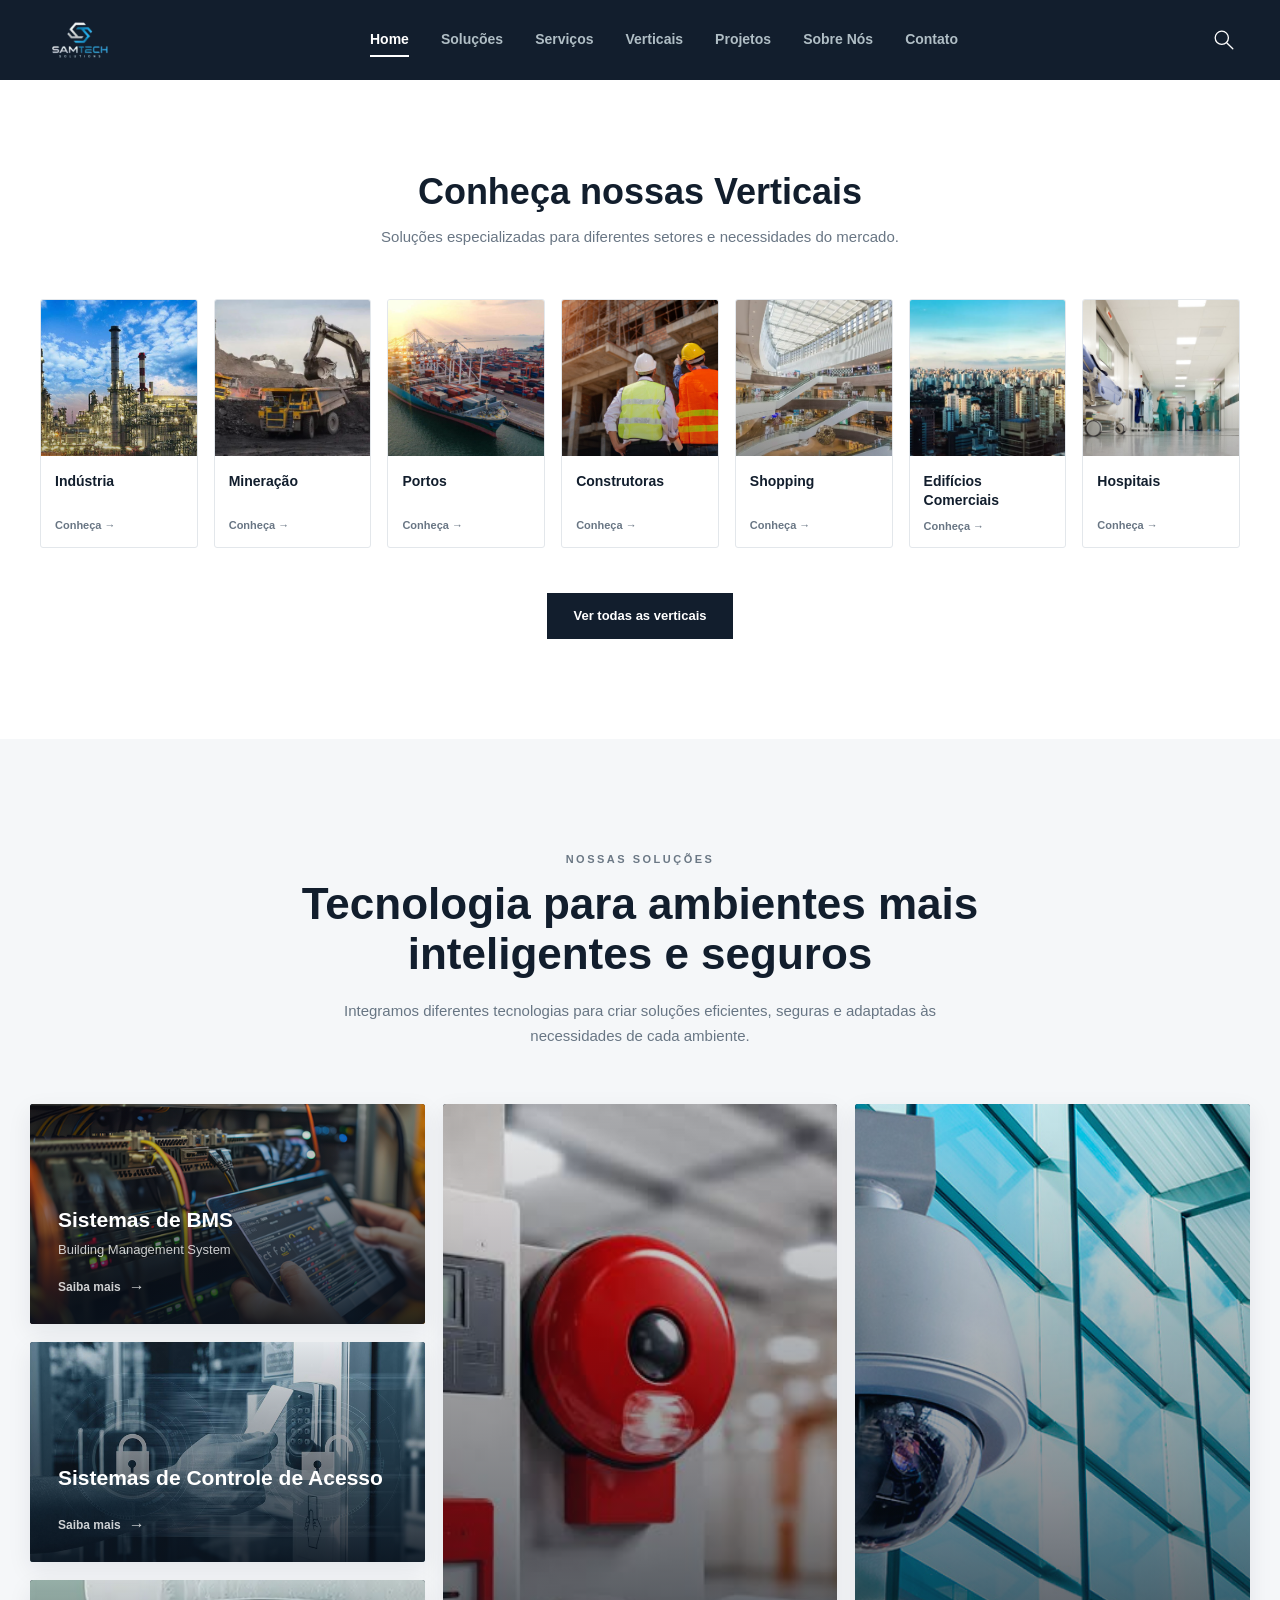
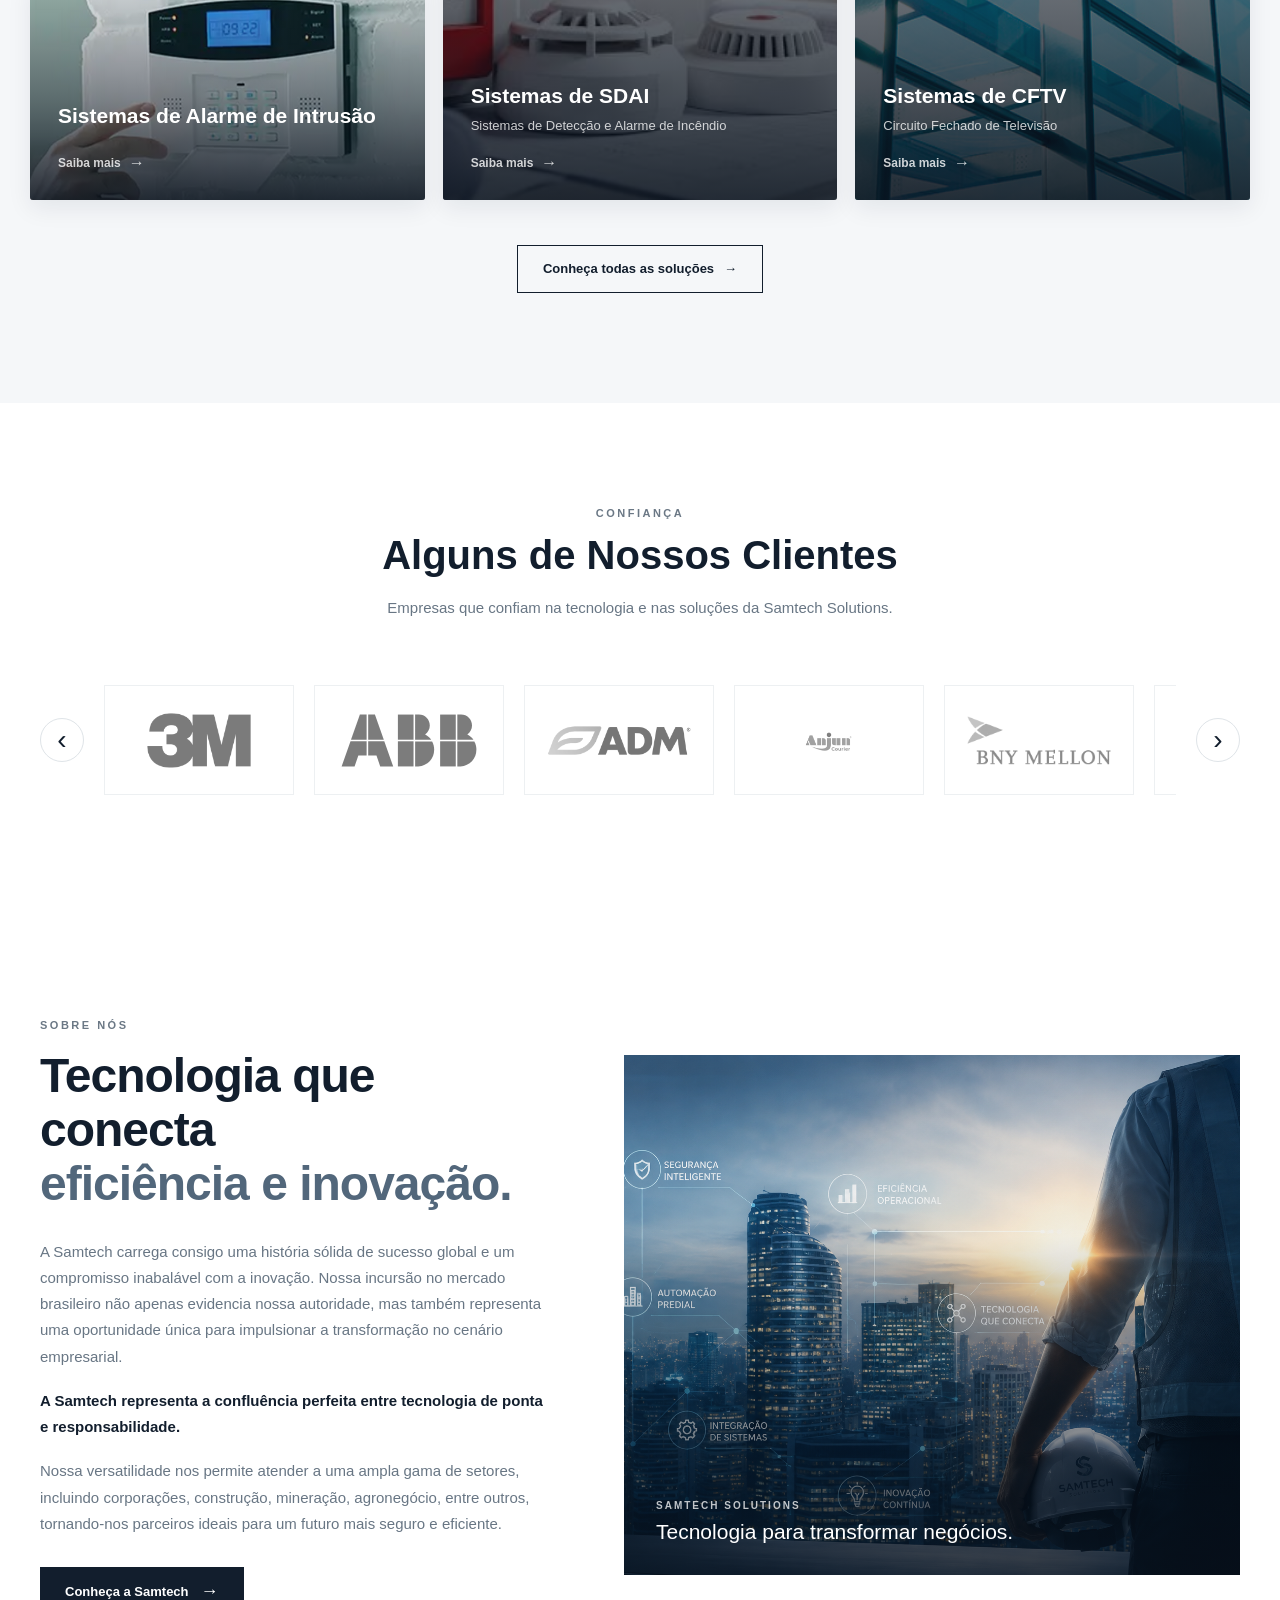
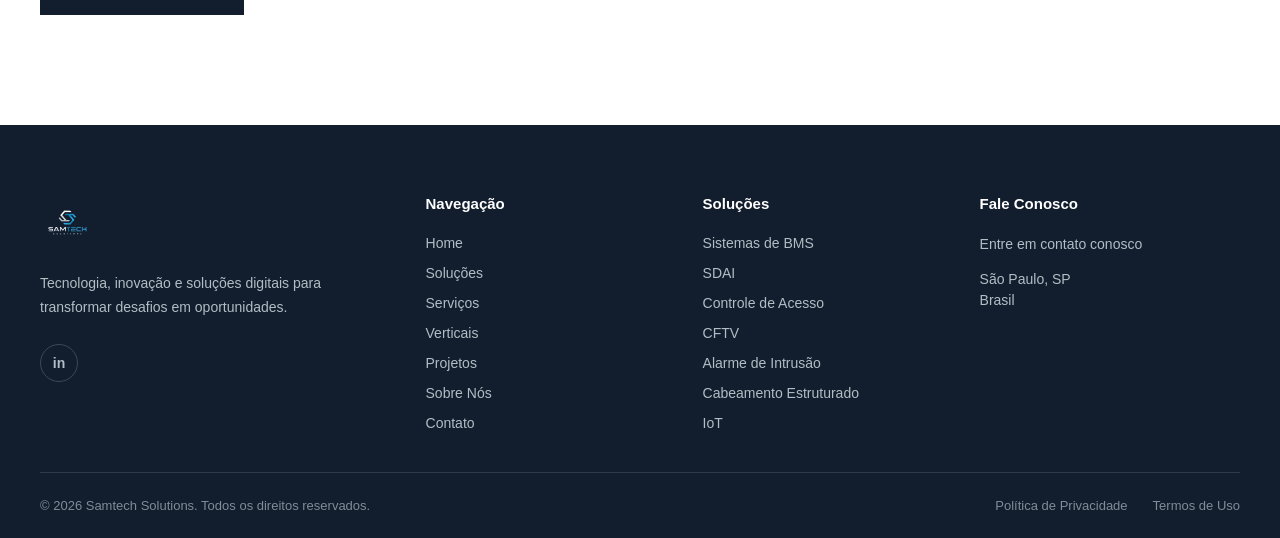
==== index.html @ 356dd42d "Merge pull request #48 from gabrielvarela707-hub/bielzin Atualizando rodapé:" ====
<!DOCTYPE html>
<html lang="pt-BR">

<head>
    <meta charset="UTF-8">
    <meta name="viewport" content="width=device-width, initial-scale=1.0">

    <link rel="stylesheet" href="css/header.css">
    <link rel="stylesheet" href="css/home.css">
    <link rel="stylesheet" href="css/footer.css">


    <title>Samtech Solutions</title>
</head>
<script src="js/script.js"></script>

<body>

    <header id="site-control">

        <div class="site-control__inner">

            <!-- LOGO -->
            <a class="logo" href="index.html" aria-label="Samtech Solutions - Página inicial">
                <img src="assets/samtechsolutionsbr_logotransparente.png" alt="Samtech Solutions">
            </a>


            <!-- MENU PRINCIPAL -->
            <nav class="site-control__inline-links" aria-label="Navegação principal">

                <ul class="nav-menu">

                    <li class="active">
                        <a href="index.html">
                            Home
                        </a>
                    </li>

                    <li>
                        <a href="paginas/solucoes.html">
                            Soluções
                        </a>
                    </li>

                    <li>
                        <a href="paginas/servicos.html">
                            Serviços
                        </a>
                    </li>

                    <li>
                        <a href="paginas/verticais.html">
                            Verticais
                        </a>
                    </li>

                    <li>
                        <a href="paginas/projetos.html">
                            Projetos
                        </a>
                    </li>

                    <li>
                        <a href="paginas/quem_somos.html">
                            Sobre Nós
                        </a>
                    </li>

                    <li>
                        <a href="paginas/contato.html">
                            Contato
                        </a>
                    </li>

                </ul>

            </nav>


            <!-- BUSCA -->
            <div class="nav-right-side">

                <a class="nav-search" href="buscar.html" aria-label="Pesquisar">

                    <svg viewBox="0 0 30 30" xmlns="http://www.w3.org/2000/svg" aria-hidden="true">
                        <circle cx="12" cy="12" r="9"></circle>

                        <line x1="19" y1="19" x2="27" y2="27"></line>

                    </svg>

                </a>

            </div>

        </div>

    </header>


    <main>

        <!-- =====================================================
     NOSSAS VERTICAIS
     ===================================================== -->

        <section class="verticals" id="verticais">

            <div class="verticals-container">

                <!-- TÍTULO -->

                <div class="verticals-header">

                    <h2>
                        Conheça nossas Verticais
                    </h2>

                    <p>
                        Soluções especializadas para diferentes setores
                        e necessidades do mercado.
                    </p>

                </div>


                <!-- =================================================
             CARDS DAS VERTICAIS
             ================================================= -->

                <div class="verticals-grid">


                    <!-- INDÚSTRIA -->

                    <a href="paginas/verticais.html#industria" class="vertical-card">

                        <div class="vertical-image">

                            <img src="assets/home/industria-home.jpg" alt="Indústria" loading="lazy">

                        </div>

                        <div class="vertical-content">

                            <h3>
                                Indústria
                            </h3>

                            <span>
                                Conheça →
                            </span>

                        </div>

                    </a>


                    <!-- MINERAÇÃO -->

                    <a href="paginas/verticais.html#mineracao" class="vertical-card">

                        <div class="vertical-image">

                            <img src="assets/home/mineracao-home.jpg" alt="Mineração" loading="lazy">

                        </div>

                        <div class="vertical-content">

                            <h3>
                                Mineração
                            </h3>

                            <span>
                                Conheça →
                            </span>

                        </div>

                    </a>


                    <!-- PORTOS -->

                    <a href="paginas/verticais.html#portos" class="vertical-card">

                        <div class="vertical-image">

                            <img src="assets/home/portos-home.jpg" alt="Portos" loading="lazy">

                        </div>

                        <div class="vertical-content">

                            <h3>
                                Portos
                            </h3>

                            <span>
                                Conheça →
                            </span>

                        </div>

                    </a>


                    <!-- CONSTRUTORAS -->

                    <a href="paginas/verticais.html#construtoras" class="vertical-card">

                        <div class="vertical-image">

                            <img src="assets/home/construtoras-home.jpg" alt="Construtoras" loading="lazy">

                        </div>

                        <div class="vertical-content">

                            <h3>
                                Construtoras
                            </h3>

                            <span>
                                Conheça →
                            </span>

                        </div>

                    </a>


                    <!-- SHOPPING -->

                    <a href="paginas/verticais.html#shoppings" class="vertical-card">

                        <div class="vertical-image">

                            <img src="assets/home/shopping-home.jpg" alt="Shopping" loading="lazy">

                        </div>

                        <div class="vertical-content">

                            <h3>
                                Shopping
                            </h3>

                            <span>
                                Conheça →
                            </span>

                        </div>

                    </a>


                    <!-- EDIFÍCIOS COMERCIAIS -->

                    <a href="paginas/verticais.html#edificios" class="vertical-card">

                        <div class="vertical-image">

                            <img src="assets/home/edificios-home.jpg" alt="Edifícios Comerciais" loading="lazy">

                        </div>

                        <div class="vertical-content">

                            <h3>
                                Edifícios Comerciais
                            </h3>

                            <span>
                                Conheça →
                            </span>

                        </div>

                    </a>


                    <!-- HOSPITAIS -->

                    <a href="paginas/verticais.html#hospitais" class="vertical-card">

                        <div class="vertical-image">

                            <img src="assets/home/hospitais-home.jpg" alt="Hospitais" loading="lazy">

                        </div>

                        <div class="vertical-content">

                            <h3>
                                Hospitais
                            </h3>

                            <span>
                                Conheça →
                            </span>

                        </div>

                    </a>

                </div>


                <!-- =================================================
             BOTÃO
             ================================================= -->

                <div class="verticals-footer">

                    <a href="paginas/verticais.html" class="verticals-button">
                        Ver todas as verticais
                    </a>

                </div>

            </div>

        </section>

        <!-- =====================================================
     SOLUÇÕES / VERTICAIS TECNOLÓGICAS
     ===================================================== -->

        <section class="solutions" id="solucoes">

            <div class="solutions-container">

                <!-- CABEÇALHO -->

                <div class="solutions-header">

                    <span class="solutions-label">
                        NOSSAS SOLUÇÕES
                    </span>

                    <h2>
                        Tecnologia para ambientes mais inteligentes e seguros
                    </h2>

                    <p>
                        Integramos diferentes tecnologias para criar soluções
                        eficientes, seguras e adaptadas às necessidades de cada
                        ambiente.
                    </p>

                </div>


                <!-- =================================================
             MOSAICO DE SOLUÇÕES
             ================================================= -->

                <div class="solutions-grid">


                    <!-- =================================================
                 BMS
                 ================================================= -->

                    <a href="paginas/solucoes.html#card-1" class="solution-card solution-bms">

                        <img src="assets/home/sbms-home.png" alt="Sistema BMS - Building Management System"
                            loading="lazy">

                        <div class="solution-overlay"></div>

                        <div class="solution-content">

                            <h3>
                                Sistemas de BMS
                            </h3>

                            <p>
                                Building Management System
                            </p>


                            <span class="solution-link">
                                Saiba mais
                                <span>→</span>
                            </span>

                        </div>

                    </a>


                    <!-- =================================================
                 CONTROLE DE ACESSO
                 ================================================= -->

                    <a href="paginas/solucoes.html#card-3" class="solution-card solution-access">

                        <img src="assets/home/sca-home.jpg" alt="Sistema de controle de acesso" loading="lazy">

                        <div class="solution-overlay"></div>

                        <div class="solution-content">

                            <h3>
                                Sistemas de Controle de Acesso
                            </h3>

                            <span class="solution-link">
                                Saiba mais
                                <span>→</span>
                            </span>

                        </div>

                    </a>


                    <!-- =================================================
                 INTRUSÃO
                 ================================================= -->

                    <a href="paginas/solucoes.html#card-5" class="solution-card solution-intrusion">

                        <img src="assets/home/sai-home.png" alt="Sistema de alarme de intrusão" loading="lazy">

                        <div class="solution-overlay"></div>

                        <div class="solution-content">

                            <h3>
                                Sistemas de Alarme de Intrusão
                            </h3>


                            <span class="solution-link">
                                Saiba mais
                                <span>→</span>
                            </span>

                        </div>

                    </a>


                    <!-- =================================================
                 SDAI
                 ================================================= -->

                    <a href="paginas/solucoes.html#card-2" class="solution-card solution-fire">

                        <img src="assets/home/sdai-home.jpg" alt="Sistema de detecção e alarme de incêndio"
                            loading="lazy">

                        <div class="solution-overlay"></div>

                        <div class="solution-content">

                            <h3>
                                Sistemas de SDAI
                            </h3>

                            <p>
                                Sistemas de Detecção e Alarme de Incêndio
                            </p>


                            <span class="solution-link">
                                Saiba mais
                                <span>→</span>
                            </span>

                        </div>

                    </a>


                    <!-- =================================================
                 CFTV
                 ================================================= -->

                    <a href="paginas/solucoes.html#card-4" class="solution-card solution-cctv">

                        <img src="assets/home/scftv-home.jpg" alt="Sistema de CFTV e monitoramento" loading="lazy">

                        <div class="solution-overlay"></div>

                        <div class="solution-content">

                            <h3>
                                Sistemas de CFTV
                            </h3>

                            <p>
                                Circuito Fechado de Televisão
                            </p>


                            <span class="solution-link">
                                Saiba mais
                                <span>→</span>
                            </span>

                        </div>

                    </a>

                </div>


                <!-- =================================================
             CTA
             ================================================= -->

                <div class="solutions-footer">

                    <a href="paginas/solucoes.html" class="solutions-button">
                        Conheça todas as soluções
                        <span>→</span>
                    </a>

                </div>

            </div>

        </section>

        <!-- =========================================================
     CLIENTES
     ========================================================= -->

        <section class="clients" id="clientes">

            <div class="clients-container">

                <!-- Cabeçalho -->

                <div class="clients-header">

                    <span class="clients-label">
                        CONFIANÇA
                    </span>

                    <h2>
                        Alguns de Nossos Clientes
                    </h2>

                    <p>
                        Empresas que confiam na tecnologia e nas soluções
                        da Samtech Solutions.
                    </p>

                </div>


                <!-- Carrossel -->

                <div class="clients-carousel">

                    <!-- Botão anterior -->

                    <button class="clients-arrow clients-arrow-prev" type="button" aria-label="Clientes anteriores">
                        <span>‹</span>
                    </button>


                    <!-- Área visível -->

                    <div class="clients-viewport">

                        <div class="clients-track">


                            <!-- LOGOS -->

                            <div class="client-logo">
                                <img src="assets/clientes/3M-home.avif" alt="3M" loading="lazy">
                            </div>


                            <div class="client-logo">
                                <img src="assets/clientes/ABB-home.svg" alt="ABB" loading="lazy">
                            </div>


                            <div class="client-logo">
                                <img src="assets/clientes/adm-home.avif" alt="ADM" loading="lazy">
                            </div>


                            <div class="client-logo">
                                <img src="assets/clientes/anjun-home.avif" alt="Anjun" loading="lazy">
                            </div>


                            <div class="client-logo">
                                <img src="assets/clientes/bny_mellon-home.webp" alt="BNY Mellon" loading="lazy">
                            </div>


                            <div class="client-logo">
                                <img src="assets/clientes/Bradesco-home.webp" alt="Bradesco" loading="lazy">
                            </div>


                            <div class="client-logo">
                                <img src="assets/clientes/camargo_correa-home.avif" alt="Camargo Corrêa" loading="lazy">
                            </div>


                            <div class="client-logo">
                                <img src="assets/clientes/campari-home.webp" alt="Campari" loading="lazy">
                            </div>


                            <div class="client-logo">
                                <img src="assets/clientes/ccr-home.webp" alt="CCR" loading="lazy">
                            </div>


                            <div class="client-logo">
                                <img src="assets/clientes/danone-home.avif" alt="Danone" loading="lazy">
                            </div>


                            <div class="client-logo">
                                <img src="assets/clientes/DuPont-home.png" alt="DuPont" loading="lazy">
                            </div>


                            <div class="client-logo">
                                <img src="assets/clientes/Embraer-home.avif" alt="Embraer" loading="lazy">
                            </div>


                            <div class="client-logo">
                                <img src="assets/clientes/fca-home.webp" alt="FCA" loading="lazy">
                            </div>


                            <div class="client-logo">
                                <img src="assets/clientes/fmrp_usp-home.avif"
                                    alt="Hospital das Clínicas da Faculdade de Medicina de Ribeirão Preto - USP"
                                    loading="lazy">
                            </div>


                            <div class="client-logo">
                                <img src="assets/clientes/gtel-home.avif" alt="GTEL" loading="lazy">
                            </div>


                            <div class="client-logo">
                                <img src="assets/clientes/HC-home.webp" alt="Hospital das Clínicas" loading="lazy">
                            </div>


                            <div class="client-logo">
                                <img src="assets/clientes/imile-home.webp" alt="iMile" loading="lazy">
                            </div>


                            <div class="client-logo">
                                <img src="assets/clientes/ironmountain-home.png" alt="Iron Mountain" loading="lazy">
                            </div>


                            <div class="client-logo">
                                <img src="assets/clientes/johnsonjohnson-home.svg" alt="Johnson & Johnson"
                                    loading="lazy">
                            </div>


                            <div class="client-logo">
                                <img src="assets/clientes/jtexpress-home.avif" alt="J&T Express" loading="lazy">
                            </div>


                            <div class="client-logo">
                                <img src="assets/clientes/lafarge-home.svg" alt="Lafarge" loading="lazy">
                            </div>


                            <div class="client-logo">
                                <img src="assets/clientes/lojaodobras-home.webp" alt="Lojão do Brás" loading="lazy">
                            </div>


                            <div class="client-logo">
                                <img src="assets/clientes/metalac-home.webp" alt="Metalac" loading="lazy">
                            </div>


                            <div class="client-logo">
                                <img src="assets/clientes/nestle-home.webp" alt="Nestlé" loading="lazy">
                            </div>


                            <div class="client-logo">
                                <img src="assets/clientes/rock-home.avif" alt="Rockwell Automation" loading="lazy">
                            </div>


                            <div class="client-logo">
                                <img src="assets/clientes/saint_gobain-home.webp" alt="Saint-Gobain" loading="lazy">
                            </div>


                            <div class="client-logo">
                                <img src="assets/clientes/samsung-home.svg" alt="Samsung" loading="lazy">
                            </div>


                            <div class="client-logo">
                                <img src="assets/clientes/scania-home.avif" alt="Scania" loading="lazy">
                            </div>


                            <div class="client-logo">
                                <img src="assets/clientes/sesc-home.avif" alt="SESC" loading="lazy">
                            </div>


                            <div class="client-logo">
                                <img src="assets/clientes/tevisa-home.avif" alt="Tevisa" loading="lazy">
                            </div>


                            <div class="client-logo">
                                <img src="assets/clientes/toledo_ferrari-home.webp" alt="Toledo Ferrari" loading="lazy">
                            </div>


                            <div class="client-logo">
                                <img src="assets/clientes/unilever-home.avif" alt="Unilever" loading="lazy">
                            </div>


                            <div class="client-logo">
                                <img src="assets/clientes/villares-home.avif" alt="Villares Metals" loading="lazy">
                            </div>


                            <div class="client-logo">
                                <img src="assets/clientes/volkswagen-home.avif" alt="Volkswagen" loading="lazy">
                            </div>

                        </div>

                    </div>


                    <!-- Botão próximo -->

                    <button class="clients-arrow clients-arrow-next" type="button" aria-label="Próximos clientes">
                        <span>›</span>
                    </button>

                </div>

            </div>

        </section>

        <!-- =========================================================
     SOBRE NÓS
     ========================================================= -->

        <section class="about-home" id="sobre-nos">

            <div class="about-home-container">

                <!-- TEXTO -->

                <div class="about-home-content">

                    <span class="about-home-label">
                        SOBRE NÓS
                    </span>

                    <h2>
                        Tecnologia que conecta
                        <span>eficiência e inovação.</span>
                    </h2>

                    <div class="about-home-text">

                        <p>
                            A Samtech carrega consigo uma história sólida de
                            sucesso global e um compromisso inabalável com a
                            inovação. Nossa incursão no mercado brasileiro não
                            apenas evidencia nossa autoridade, mas também
                            representa uma oportunidade única para impulsionar
                            a transformação no cenário empresarial.
                        </p>

                        <p>
                            <strong>
                                A Samtech representa a confluência perfeita
                                entre tecnologia de ponta e responsabilidade.
                            </strong>
                        </p>

                        <p>
                            Nossa versatilidade nos permite atender a uma ampla
                            gama de setores, incluindo corporações, construção,
                            mineração, agronegócio, entre outros, tornando-nos
                            parceiros ideais para um futuro mais seguro e
                            eficiente.
                        </p>

                    </div>

                    <a href="paginas/quem_somos.html" class="about-home-button">
                        Conheça a Samtech

                        <span aria-hidden="true">→</span>
                    </a>

                </div>


                <!-- IMAGEM -->

                <div class="about-home-image">

                    <img src="assets/home/sobrenos-home.png" alt="Tecnologia e inovação no ambiente corporativo"
                        loading="lazy">

                    <div class="about-home-image-overlay"></div>

                    <div class="about-home-image-caption">

                        <span>
                            SAMTECH SOLUTIONS
                        </span>

                        <strong>
                            Tecnologia para transformar negócios.
                        </strong>

                    </div>

                </div>

            </div>

        </section>

    </main>

</body>

<!-- =====================================================
     RODAPÉ
     ===================================================== -->

<footer class="site-footer">

    <div class="footer-container">


        <!-- =================================================
             MARCA
             ================================================= -->

        <div class="footer-brand">

            <a href="index.html" class="footer-logo" aria-label="Samtech Solutions - Página inicial">

                <img src="assets/samtechsolutionsbr_logotransparente.png" alt="Samtech Solutions">

            </a>


            <p class="footer-description">
                Tecnologia, inovação e soluções digitais para
                transformar desafios em oportunidades.
            </p>


            <!-- REDES SOCIAIS -->

            <div class="footer-social">

                <a href="#" aria-label="LinkedIn" title="LinkedIn">
                    in
                </a>
            </div>

        </div>


        <!-- =================================================
             NAVEGAÇÃO
             ================================================= -->

        <div class="footer-column">

            <h3>
                Navegação
            </h3>


            <ul class="footer-links">

                <li>
                    <a href="index.html">
                        Home
                    </a>
                </li>

                <li>
                    <a href="paginas/solucoes.html">
                        Soluções
                    </a>
                </li>

                <li>
                    <a href="paginas/servicos.html">
                        Serviços
                    </a>
                </li>

                <li>
                    <a href="paginas/verticais.html">
                        Verticais
                    </a>
                </li>

                <li>
                    <a href="paginas/projetos.html">
                        Projetos
                    </a>
                </li>

                <li>
                    <a href="paginas/quem_somos.html">
                        Sobre Nós
                    </a>
                </li>

                <li>
                    <a href="paginas/contato.html">
                        Contato
                    </a>
                </li>

            </ul>

        </div>


        <!-- =================================================
             SOLUÇÕES
             ================================================= -->

        <div class="footer-column">

            <h3>
                Soluções
            </h3>


            <ul class="footer-links">

                <li>
                    <a href="paginas/solucoes.html#card-1">
                        Sistemas de BMS
                    </a>
                </li>

                <li>
                    <a href="paginas/solucoes.html#card-2">
                        SDAI
                    </a>
                </li>

                <li>
                    <a href="paginas/solucoes.html#card-3">
                        Controle de Acesso
                    </a>
                </li>

                <li>
                    <a href="paginas/solucoes.html#card-4">
                        CFTV
                    </a>
                </li>

                <li>
                    <a href="paginas/solucoes.html#card-5">
                        Alarme de Intrusão
                    </a>
                </li>

                <li>
                    <a href="paginas/solucoes.html#card-6">
                        Cabeamento Estruturado
                    </a>
                </li>

                <li>
                    <a href="paginas/solucoes.html#card-7">
                        IoT
                    </a>
                </li>

            </ul>

        </div>


        <!-- =================================================
             CONTATO
             ================================================= -->

        <div class="footer-column">

            <h3>
                Fale Conosco
            </h3>


            <div class="footer-contact">

                <div class="footer-contact-item">

                    <span>
                        Entre em contato conosco
                    </span>

                </div>


                <div class="footer-contact-item">

                    <span>
                        São Paulo, SP<br>
                        Brasil
                    </span>

                </div>

            </div>

        </div>

    </div>


    <!-- =====================================================
         DIVISÓRIA
         ===================================================== -->

    <div class="footer-divider"></div>


    <!-- =====================================================
         COPYRIGHT
         ===================================================== -->

    <div class="footer-bottom">

        <p class="footer-copyright">
            © 2026 Samtech Solutions. Todos os direitos reservados.
        </p>


        <div class="footer-legal">

            <a href="#">
                Política de Privacidade
            </a>

            <a href="#">
                Termos de Uso
            </a>

        </div>

    </div>

</footer>

</html>
---- css/header.css ----
/* =========================================================
   RESET
   ========================================================= */

* {
    margin: 0;
    padding: 0;
    box-sizing: border-box;
}

html {
    scroll-behavior: smooth;
}

body {
    font-family: Arial, Helvetica, sans-serif;
    background-color: #ffffff;
    color: #121e2d;
}


/* =========================================================
   CABEÇALHO
   ========================================================= */

#site-control {
    width: 100%;
    background-color: #121e2d;
    position: sticky;
    top: 0;
    z-index: 1000;
}


/* =========================================================
   CONTAINER PRINCIPAL
   ========================================================= */

.site-control__inner {
    width: 100%;
    max-width: 1400px;
    min-height: 80px;

    margin: 0 auto;
    padding: 0 40px;

    display: flex;
    align-items: center;
    justify-content: space-between;
    gap: 40px;
}


/* =========================================================
   LOGO
   ========================================================= */

.logo {
    display: flex;
    align-items: center;

    flex-shrink: 0;

    text-decoration: none;
}

.logo img {
    display: block;

    width: auto;
    height: 80px;

    object-fit: contain;
}


/* =========================================================
   MENU PRINCIPAL
   ========================================================= */

.site-control__inline-links {
    flex: 1;

    display: flex;
    justify-content: center;
    align-items: center;
}


.nav-menu {
    display: flex;
    align-items: center;

    list-style: none;

    gap: 32px;
}


.nav-menu li {
    position: relative;
}


/* =========================================================
   LINKS
   ========================================================= */

.nav-menu li a {
    display: inline-block;

    padding: 8px 0;

    color: #b0bec5;

    font-family: Arial, Helvetica, sans-serif;
    font-size: 14px;
    font-weight: 600;

    text-decoration: none;

    border-bottom: 2px solid transparent;

    transition:
        color 0.3s ease,
        border-color 0.3s ease;
}


/* =========================================================
   HOVER
   ========================================================= */

.nav-menu li a:hover {
    color: #ffffff;
}


/* =========================================================
   ITEM ATIVO
   ========================================================= */

.nav-menu li.active a {
    color: #ffffff;

    border-bottom-color: #ffffff;
}


/* =========================================================
   ÁREA DIREITA
   ========================================================= */

.nav-right-side {
    display: flex;
    align-items: center;

    flex-shrink: 0;
}


/* =========================================================
   BOTÃO DE BUSCA
   ========================================================= */

.nav-search {
    width: 32px;
    height: 32px;

    display: flex;
    align-items: center;
    justify-content: center;

    color: #ffffff;

    text-decoration: none;

    transition: opacity 0.3s ease;
}


.nav-search:hover {
    opacity: 0.7;
}


/* =========================================================
   ÍCONE DE LUPA
   ========================================================= */

.nav-search svg {
    width: 22px;
    height: 22px;

    fill: none;

    stroke: currentColor;
    stroke-width: 1.8;

    stroke-linecap: round;
    stroke-linejoin: round;
}


/* =========================================================
   RESPONSIVIDADE
   ========================================================= */

@media (max-width: 1000px) {

    .site-control__inner {
        padding: 0 25px;
        gap: 25px;
    }

    .nav-menu {
        gap: 20px;
    }

    .nav-menu li a {
        font-size: 13px;
    }

    .logo img {
        height: 46px;
    }

}


/* =========================================================
   TABLETS / MOBILE
   ========================================================= */

@media (max-width: 768px) {

    .site-control__inner {
        min-height: 70px;

        padding: 0 20px;

        gap: 20px;
    }

    .logo img {
        height: 42px;
    }

    .site-control__inline-links {
        display: none;
    }

    .nav-right-side {
        margin-left: auto;
    }

}


/* =========================================================
   MOBILE PEQUENO
   ========================================================= */

@media (max-width: 480px) {

    .site-control__inner {
        padding: 0 15px;
    }

    .logo img {
        height: 38px;
    }

    .nav-search svg {
        width: 20px;
        height: 20px;
    }

}
---- css/home.css ----
/* =========================================================
   PÁGINA - HOME (VERTICAIS)
   ========================================================= */

.verticals {
    width: 100%;

    padding: 90px 0 100px;

    background-color: #ffffff;
}


/* =========================================================
   CONTAINER
   ========================================================= */

.verticals-container {
    width: 100%;
    max-width: 1400px;

    margin: 0 auto;

    padding: 0 40px;
}


/* =========================================================
   CABEÇALHO DA SEÇÃO
   ========================================================= */

.verticals-header {
    margin-bottom: 50px;

    text-align: center;
}


.verticals-header h2 {
    margin: 0 0 12px;

    color: #121e2d;

    font-family: Arial, Helvetica, sans-serif;

    font-size: 36px;
    font-weight: 600;

    line-height: 1.2;
}


.verticals-header p {
    margin: 0 auto;

    max-width: 650px;

    color: #697684;

    font-family: Arial, Helvetica, sans-serif;

    font-size: 15px;
    line-height: 1.6;
}


/* =========================================================
   GRID
   ========================================================= */

.verticals-grid {
    width: 100%;

    display: grid;

    grid-template-columns:
        repeat(7, minmax(0, 1fr));

    gap: 16px;
}


/* =========================================================
   CARD
   ========================================================= */

.vertical-card {
    display: flex;
    flex-direction: column;

    min-width: 0;

    overflow: hidden;

    background-color: #ffffff;

    border: 1px solid #e3e7eb;

    border-radius: 3px;

    text-decoration: none;

    transition:
        transform 0.3s ease,
        box-shadow 0.3s ease,
        border-color 0.3s ease;
}


/* =========================================================
   HOVER DO CARD
   ========================================================= */

.vertical-card:hover {
    transform: translateY(-6px);

    border-color: #cbd3da;

    box-shadow:
        0 12px 30px rgba(18, 30, 45, 0.12);
}


/* =========================================================
   IMAGEM
   ========================================================= */

.vertical-image {
    position: relative;

    width: 100%;

    aspect-ratio: 1 / 1;

    overflow: hidden;

    background-color: #e9edf1;
}


.vertical-image img {
    width: 100%;
    height: 100%;

    display: block;

    object-fit: cover;

    transition:
        transform 0.5s ease;
}


/* =========================================================
   ZOOM DA IMAGEM
   ========================================================= */

.vertical-card:hover .vertical-image img {
    transform: scale(1.06);
}


/* =========================================================
   GRADIENTE SOBRE A IMAGEM
   ========================================================= */

.vertical-image::after {
    content: "";

    position: absolute;

    inset: 0;

    background:
        linear-gradient(
            to bottom,
            rgba(18, 30, 45, 0) 50%,
            rgba(18, 30, 45, 0.25) 100%
        );

    pointer-events: none;
}


/* =========================================================
   CONTEÚDO DO CARD
   ========================================================= */

.vertical-content {
    min-height: 90px;

    padding: 16px 14px 15px;

    display: flex;
    flex-direction: column;

    justify-content: space-between;
}


/* =========================================================
   NOME DA VERTICAL
   ========================================================= */

.vertical-content h3 {
    margin: 0;

    color: #121e2d;

    font-family: Arial, Helvetica, sans-serif;

    font-size: 14px;
    font-weight: 600;

    line-height: 1.35;
}


/* =========================================================
   LINK
   ========================================================= */

.vertical-content span {
    margin-top: 10px;

    color: #697684;

    font-family: Arial, Helvetica, sans-serif;

    font-size: 11px;
    font-weight: 600;

    transition:
        color 0.3s ease;
}


.vertical-card:hover .vertical-content span {
    color: #121e2d;
}


/* =========================================================
   BOTÃO
   ========================================================= */

.verticals-footer {
    margin-top: 45px;

    display: flex;

    justify-content: center;
}


.verticals-button {
    display: inline-flex;

    align-items: center;
    justify-content: center;

    min-height: 46px;

    padding: 0 26px;

    background-color: #121e2d;

    color: #ffffff;

    border: 1px solid #121e2d;

    font-family: Arial, Helvetica, sans-serif;

    font-size: 13px;
    font-weight: 600;

    text-decoration: none;

    transition:
        background-color 0.3s ease,
        color 0.3s ease;
}


.verticals-button:hover {
    background-color: transparent;

    color: #121e2d;
}


/* =========================================================
   TABLET
   ========================================================= */

@media (max-width: 1200px) {

    .verticals-grid {
        grid-template-columns:
            repeat(4, minmax(0, 1fr));
    }

}


/* =========================================================
   TABLET PEQUENO
   ========================================================= */

@media (max-width: 800px) {

    .verticals {
        padding: 70px 0 80px;
    }


    .verticals-container {
        padding: 0 25px;
    }


    .verticals-header h2 {
        font-size: 30px;
    }


    .verticals-grid {
        grid-template-columns:
            repeat(2, minmax(0, 1fr));

        gap: 18px;
    }

}


/* =========================================================
   MOBILE
   ========================================================= */

@media (max-width: 500px) {

    .verticals {
        padding: 60px 0 70px;
    }


    .verticals-container {
        padding: 0 18px;
    }


    .verticals-header {
        margin-bottom: 35px;
    }


    .verticals-header h2 {
        font-size: 27px;
    }


    .verticals-header p {
        font-size: 14px;
    }


    .verticals-grid {
        grid-template-columns: 1fr;

        gap: 16px;
    }


    .vertical-card {
        display: grid;

        grid-template-columns: 120px 1fr;

        min-height: 120px;
    }


    .vertical-image {
        aspect-ratio: 1 / 1;

        height: 120px;
    }


    .vertical-content {
        min-height: 120px;

        padding: 18px;
    }


    .vertical-content h3 {
        font-size: 15px;
    }


    .verticals-footer {
        margin-top: 35px;
    }
}


/* ========================================================= SOLUÇÕES ========================================================= */
.solutions {
    width: 100%;
    padding: 110px 0;
    background-color: #f5f7f9;
}

/* ========================================================= CONTAINER ========================================================= */
.solutions-container {
    width: 100%;
    max-width: 1320px;
    margin: 0 auto;
    padding: 0 30px;
}

/* ========================================================= CABEÇALHO ========================================================= */
.solutions-header {
    max-width: 760px;
    margin: 0 auto 55px;
    text-align: center;
}

.solutions-label {
    display: inline-block;
    margin-bottom: 14px;
    color: #6b7885;
    font-size: 11px;
    font-weight: 700;
    letter-spacing: 2.5px;
}

.solutions-header h2 {
    margin: 0 0 18px;
    color: #121e2d;
    font-size: clamp(30px, 4vw, 44px);
    font-weight: 600;
    line-height: 1.15;
}

.solutions-header p {
    max-width: 680px;
    margin: 0 auto;
    color: #687684;
    font-size: 15px;
    line-height: 1.7;
}

/* =========================================================
   GRID / MOSAICO
   ========================================================= */

.solutions-grid {
    display: grid;

    grid-template-columns:
        repeat(3, minmax(0, 1fr));

    grid-template-rows:
        repeat(3, 220px);

    grid-template-areas:
        "bms      sdai     cftv"
        "acesso   sdai     cftv"
        "intrusao sdai     cftv";

    gap: 18px;
}


/* =========================================================
   POSICIONAMENTO DOS CARDS
   ========================================================= */

.solution-bms {
    grid-area: bms;
}


.solution-access {
    grid-area: acesso;
}


.solution-intrusion {
    grid-area: intrusao;
}


.solution-fire {
    grid-area: sdai;
}


.solution-cctv {
    grid-area: cftv;
}

/* ============================================ CARDS ================================================ */
.solution-card {
    position: relative;
    display: flex;
    overflow: hidden;
    background-color: #121e2d;
    border-radius: 3px;
    text-decoration: none;
    box-shadow: 0 8px 25px rgba(18, 30, 45, 0.08);
}

/* ========================================================= IMAGEM ========================================================= */
.solution-card>img {
    position: absolute;
    inset: 0;
    width: 100%;
    height: 100%;
    object-fit: cover;
    transition: transform 0.7s ease;
}

.solution-card:hover>img {
    transform: scale(1.06);
}

/* ========================================================= OVERLAY ========================================================= */
.solution-overlay {
    position: absolute;
    inset: 0;
    background: linear-gradient(to top, rgba(8, 17, 28, 0.88) 0%, rgba(8, 17, 28, 0.48) 45%, rgba(8, 17, 28, 0.08) 100%);
    transition: background 0.4s ease;
}

.solution-card:hover .solution-overlay {
    background: linear-gradient(to top, rgba(8, 17, 28, 0.92) 0%, rgba(8, 17, 28, 0.52) 55%, rgba(8, 17, 28, 0.15) 100%);
}

/* ========================================================= CONTEÚDO ========================================================= */
.solution-content {
    position: relative;
    z-index: 2;
    width: 100%;
    margin-top: auto;
    padding: 28px;
}

/* ========================================================= TÍTULO ========================================================= */
.solution-content h3 {
    max-width: 400px;
    margin: 0 0 7px;
    color: #ffffff;
    font-size: 21px;
    font-weight: 600;
    line-height: 1.25;
}

/* ========================================================= DESCRIÇÃO ========================================================= */
.solution-content p {
    max-width: 400px;
    margin: 0;
    color: rgba(255, 255, 255, 0.78);
    font-size: 13px;
    line-height: 1.5;
}

/* ========================================================= LINK ========================================================= */
.solution-link {
    display: inline-flex;
    align-items: center;
    gap: 8px;
    margin-top: 18px;
    color: #ffffff;
    font-size: 12px;
    font-weight: 600;
    opacity: 0.8;
    transition: opacity 0.3s ease, gap 0.3s ease;
}

.solution-link span {
    font-size: 16px;
}

.solution-card:hover .solution-link {
    gap: 12px;
    opacity: 1;
}

/* ========================================================= CTA ========================================================= */
.solutions-footer {
    display: flex;
    justify-content: center;
    margin-top: 45px;
}

.solutions-button {
    display: inline-flex;
    align-items: center;
    gap: 10px;
    min-height: 48px;
    padding: 0 25px;
    color: #121e2d;
    border: 1px solid #121e2d;
    font-size: 13px;
    font-weight: 600;
    text-decoration: none;
    transition: background-color 0.3s ease, color 0.3s ease, gap 0.3s ease;
}

.solutions-button:hover {
    background-color: #121e2d;
    color: #ffffff;
    gap: 14px;
}

/* ========================================================= TABLET ========================================================= */
@media (max-width: 850px) {
    .solutions {
        padding: 80px 0;
    }

    .solutions-grid {
        grid-template-columns: 1fr 1fr;
        grid-template-rows: 260px 260px 260px;
    }

    .solution-bms {
        grid-column: 1;
        grid-row: 1;
    }

    .solution-access {
        grid-column: 2;
        grid-row: 1;
    }

    .solution-intrusion {
        position: relative;
        left: auto;
        bottom: auto;
        width: auto;
        height: auto;
        grid-column: 1;
        grid-row: 2;
    }

    .solution-fire {
        grid-column: 2;
        grid-row: 2;
    }

    .solution-cctv {
        grid-column: 1 / 3;
        grid-row: 3;
    }
}

/* ========================================================= MOBILE ========================================================= */
@media (max-width: 550px) {
    .solutions {
        padding: 65px 0;
    }

    .solutions-container {
        padding: 0 18px;
    }

    .solutions-header {
        margin-bottom: 35px;
    }

    .solutions-header h2 {
        font-size: 28px;
    }

    .solutions-grid {
        display: flex;
        flex-direction: column;
        gap: 15px;
    }

    .solution-card {
        min-height: 300px;
        height: 300px;
    }

    .solution-intrusion,
    .solution-fire,
    .solution-cctv {
        width: 100%;
        height: 300px;
    }

    .solution-content {
        padding: 22px;
    }

    .solution-content h3 {
        font-size: 19px;
    }

}


/* =========================================================
   CLIENTES
   ========================================================= */

.clients {
    width: 100%;

    padding: 100px 0;

    background-color: #ffffff;

    overflow: hidden;
}


/* =========================================================
   CONTAINER
   ========================================================= */

.clients-container {
    width: 100%;
    max-width: 1400px;

    margin: 0 auto;

    padding: 0 40px;
}


/* =========================================================
   CABEÇALHO
   ========================================================= */

.clients-header {
    max-width: 700px;

    margin: 0 auto 55px;

    text-align: center;
}


.clients-label {
    display: inline-block;

    margin-bottom: 12px;

    color: #6b7885;

    font-size: 11px;
    font-weight: 700;

    letter-spacing: 2.5px;
}


.clients-header h2 {
    margin: 0 0 16px;

    color: #121e2d;

    font-size: clamp(28px, 4vw, 40px);
    font-weight: 600;

    line-height: 1.2;
}


.clients-header p {
    margin: 0;

    color: #687684;

    font-size: 15px;

    line-height: 1.7;
}


/* =========================================================
   CARROSSEL
   ========================================================= */

.clients-carousel {
    position: relative;

    display: flex;

    align-items: center;

    width: 100%;
}


/* =========================================================
   VIEWPORT
   ========================================================= */

.clients-viewport {
    width: 100%;

    overflow: hidden;

    padding: 10px 0;
}


/* =========================================================
   TRACK
   ========================================================= */

.clients-track {
    display: flex;

    align-items: center;

    gap: 20px;

    width: max-content;

    transition:
        transform 0.6s cubic-bezier(0.4, 0, 0.2, 1);
}


/* =========================================================
   LOGO
   ========================================================= */

.client-logo {
    width: 190px;
    height: 110px;

    flex: 0 0 190px;

    display: flex;

    align-items: center;
    justify-content: center;

    padding: 22px;

    background-color: #ffffff;

    border: 1px solid #edf0f2;

    transition:
        border-color 0.3s ease,
        box-shadow 0.3s ease,
        transform 0.3s ease;
}


.client-logo:hover {
    border-color: #d9dee3;

    box-shadow:
        0 8px 25px rgba(18, 30, 45, 0.08);

    transform: translateY(-3px);
}


.client-logo img {
    display: block;

    width: auto;
    max-width: 100%;
    height: auto;
    max-height: 55px;

    object-fit: contain;

    filter: grayscale(100%);

    opacity: 0.65;

    transition:
        filter 0.3s ease,
        opacity 0.3s ease,
        transform 0.3s ease;
}


.client-logo:hover img {
    filter: grayscale(0);

    opacity: 1;

    transform: scale(1.04);
}


/* =========================================================
   SETAS
   ========================================================= */

.clients-arrow {
    position: relative;

    z-index: 5;

    width: 44px;
    height: 44px;

    flex: 0 0 44px;

    display: flex;

    align-items: center;
    justify-content: center;

    padding: 0;

    color: #121e2d;

    background-color: #ffffff;

    border: 1px solid #dfe4e8;

    border-radius: 50%;

    cursor: pointer;

    transition:
        background-color 0.3s ease,
        color 0.3s ease,
        border-color 0.3s ease,
        transform 0.3s ease;
}


.clients-arrow span {
    font-size: 28px;

    font-weight: 300;

    line-height: 1;
}


.clients-arrow:hover {
    color: #ffffff;

    background-color: #121e2d;

    border-color: #121e2d;

    transform: scale(1.05);
}


.clients-arrow:active {
    transform: scale(0.95);
}


.clients-arrow-prev {
    margin-right: 20px;
}


.clients-arrow-next {
    margin-left: 20px;
}


/* =========================================================
   PROGRESSO
   ========================================================= */

.clients-progress {
    width: 100%;

    max-width: 300px;

    height: 2px;

    margin: 35px auto 0;

    background-color: #e8ecef;

    overflow: hidden;
}


.clients-progress-line {
    display: block;

    width: 25%;

    height: 100%;

    background-color: #121e2d;

    transition:
        transform 0.6s ease;
}


/* =========================================================
   TABLET
   ========================================================= */

@media (max-width: 900px) {

    .clients {
        padding: 80px 0;
    }


    .clients-container {
        padding: 0 25px;
    }


    .client-logo {
        width: 170px;
        height: 100px;

        flex-basis: 170px;
    }


    .clients-track {
        gap: 15px;
    }

}


/* =========================================================
   MOBILE
   ========================================================= */

@media (max-width: 600px) {

    .clients {
        padding: 70px 0;
    }


    .clients-container {
        padding: 0 18px;
    }


    .clients-header {
        margin-bottom: 35px;
    }


    .clients-header h2 {
        font-size: 28px;
    }


    .clients-header p {
        font-size: 14px;
    }


    .clients-arrow {
        width: 38px;
        height: 38px;

        flex-basis: 38px;
    }


    .clients-arrow-prev {
        margin-right: 10px;
    }


    .clients-arrow-next {
        margin-left: 10px;
    }


    .client-logo {
        width: 150px;
        height: 90px;

        flex-basis: 150px;

        padding: 18px;
    }


    .client-logo img {
        max-height: 45px;
    }

}


/* =========================================================
   SOBRE NÓS — HOME
   ========================================================= */

.about-home {
    width: 100%;

    padding: 110px 0;

    background-color: #ffffff;

    overflow: hidden;
}


/* =========================================================
   CONTAINER
   ========================================================= */

.about-home-container {
    width: 100%;
    max-width: 1280px;

    margin: 0 auto;

    padding: 0 40px;

    display: grid;

    grid-template-columns:
        minmax(0, 0.9fr)
        minmax(0, 1.1fr);

    align-items: center;

    gap: 80px;
}


/* =========================================================
   CONTEÚDO
   ========================================================= */

.about-home-content {
    max-width: 570px;
}


.about-home-label {
    display: inline-block;

    margin-bottom: 18px;

    color: #6b7885;

    font-size: 11px;
    font-weight: 700;

    letter-spacing: 2.5px;
}


/* =========================================================
   TÍTULO
   ========================================================= */

.about-home-content h2 {
    margin: 0 0 28px;

    color: #121e2d;

    font-size: clamp(32px, 4vw, 48px);

    font-weight: 600;

    line-height: 1.12;

    letter-spacing: -1px;
}


.about-home-content h2 span {
    display: block;

    color: #52677b;
}


/* =========================================================
   TEXTO
   ========================================================= */

.about-home-text {
    max-width: 530px;
}


.about-home-text p {
    margin: 0 0 18px;

    color: #687684;

    font-size: 15px;

    line-height: 1.75;
}


.about-home-text p:last-child {
    margin-bottom: 0;
}


.about-home-text strong {
    color: #121e2d;

    font-weight: 600;
}


/* =========================================================
   BOTÃO
   ========================================================= */

.about-home-button {
    display: inline-flex;

    align-items: center;

    gap: 12px;

    margin-top: 30px;

    min-height: 48px;

    padding: 0 24px;

    color: #ffffff;

    background-color: #121e2d;

    border: 1px solid #121e2d;

    font-size: 13px;
    font-weight: 600;

    text-decoration: none;

    transition:
        background-color 0.3s ease,
        color 0.3s ease,
        gap 0.3s ease,
        transform 0.3s ease;
}


.about-home-button span {
    font-size: 18px;

    line-height: 1;
}


.about-home-button:hover {
    color: #121e2d;

    background-color: transparent;

    gap: 17px;

    transform: translateY(-2px);
}


/* =========================================================
   IMAGEM
   ========================================================= */

.about-home-image {
    position: relative;

    width: 100%;

    min-height: 520px;

    overflow: hidden;

    background-color: #121e2d;
}


.about-home-image img {
    position: absolute;

    inset: 0;

    width: 100%;
    height: 100%;

    object-fit: cover;

    transition:
        transform 0.8s ease;
}


.about-home-image:hover img {
    transform: scale(1.04);
}


/* =========================================================
   OVERLAY
   ========================================================= */

.about-home-image-overlay {
    position: absolute;

    inset: 0;

    background:
        linear-gradient(
            to top,
            rgba(8, 17, 28, 0.80),
            rgba(8, 17, 28, 0.05) 65%
        );
}


/* =========================================================
   LEGENDA DA IMAGEM
   ========================================================= */

.about-home-image-caption {
    position: absolute;

    right: 32px;
    bottom: 30px;
    left: 32px;

    display: flex;

    flex-direction: column;

    gap: 7px;

    color: #ffffff;
}


.about-home-image-caption span {
    font-size: 10px;

    font-weight: 700;

    letter-spacing: 2px;

    opacity: 0.75;
}


.about-home-image-caption strong {
    max-width: 400px;

    font-size: 21px;

    font-weight: 500;

    line-height: 1.3;
}


/* =========================================================
   TABLET
   ========================================================= */

@media (max-width: 900px) {

    .about-home {
        padding: 80px 0;
    }


    .about-home-container {
        grid-template-columns: 1fr;

        gap: 45px;

        padding: 0 25px;
    }


    .about-home-content {
        max-width: 720px;
    }


    .about-home-text {
        max-width: 680px;
    }


    .about-home-image {
        min-height: 450px;
    }

}


/* =========================================================
   MOBILE
   ========================================================= */

@media (max-width: 550px) {

    .about-home {
        padding: 65px 0;
    }


    .about-home-container {
        padding: 0 18px;

        gap: 35px;
    }


    .about-home-content h2 {
        margin-bottom: 22px;

        font-size: 30px;

        letter-spacing: -0.5px;
    }


    .about-home-text p {
        font-size: 14px;

        line-height: 1.7;
    }


    .about-home-button {
        width: 100%;

        justify-content: center;
    }


    .about-home-image {
        min-height: 360px;
    }


    .about-home-image-caption {
        right: 22px;
        bottom: 22px;
        left: 22px;
    }


    .about-home-image-caption strong {
        font-size: 18px;
    }

}



/* =========================================================
   FIM DA PÁGINA HOME 
========================================================= */
---- css/footer.css ----
/* =========================================================
   RODAPÉ - SAMTECH SOLUTIONS
   ========================================================= */

.site-footer {
    width: 100%;
    background-color: #121e2d;
    color: #ffffff;
}


/* =========================================================
   CONTAINER PRINCIPAL
   ========================================================= */

.footer-container {
    width: 100%;
    max-width: 1400px;

    margin: 0 auto;
    padding: 70px 40px 40px;

    display: grid;
    grid-template-columns: 1.5fr 1fr 1fr 1.2fr;

    gap: 60px;
}


/* =========================================================
   COLUNA DA MARCA
   ========================================================= */

.footer-brand {
    display: flex;
    flex-direction: column;

    align-items: flex-start;
}


.footer-logo {
    display: inline-block;

    margin-bottom: 22px;
}


.footer-logo img {
    display: block;

    width: auto;
    height: 55px;

    object-fit: contain;
}


.footer-description {
    max-width: 360px;

    color: #b0bec5;

    font-size: 14px;
    line-height: 1.7;
}


/* =========================================================
   TÍTULOS DAS COLUNAS
   ========================================================= */

.footer-column h3 {
    margin-bottom: 22px;

    color: #ffffff;

    font-size: 15px;
    font-weight: 600;
}


/* =========================================================
   LINKS
   ========================================================= */

.footer-links {
    display: flex;
    flex-direction: column;

    gap: 12px;

    list-style: none;
}


.footer-links li a {
    color: #b0bec5;

    font-size: 14px;

    text-decoration: none;

    transition:
        color 0.3s ease,
        padding-left 0.3s ease;
}


.footer-links li a:hover {
    color: #ffffff;
    padding-left: 5px;
}


/* =========================================================
   CONTATO
   ========================================================= */

.footer-contact {
    display: flex;
    flex-direction: column;

    gap: 14px;
}


.footer-contact-item {
    display: flex;
    align-items: flex-start;

    gap: 10px;

    color: #b0bec5;

    font-size: 14px;
    line-height: 1.5;
}


.footer-contact-item strong {
    color: #ffffff;
}


/* =========================================================
   REDES SOCIAIS
   ========================================================= */

.footer-social {
    display: flex;
    align-items: center;

    gap: 12px;

    margin-top: 24px;
}


.footer-social a {
    width: 38px;
    height: 38px;

    display: flex;
    align-items: center;
    justify-content: center;

    border: 1px solid #3a4858;
    border-radius: 50%;

    color: #b0bec5;

    text-decoration: none;

    font-size: 14px;
    font-weight: 600;

    transition:
        color 0.3s ease,
        background-color 0.3s ease,
        border-color 0.3s ease,
        transform 0.3s ease;
}


.footer-social a:hover {
    color: #ffffff;

    background-color: #1e2d40;

    border-color: #ffffff;

    transform: translateY(-2px);
}


/* =========================================================
   LINHA DIVISÓRIA
   ========================================================= */

.footer-divider {
    width: calc(100% - 80px);
    max-width: 1320px;

    height: 1px;

    margin: 0 auto;

    background-color: #2d3a49;
}


/* =========================================================
   PARTE INFERIOR
   ========================================================= */

.footer-bottom {
    width: 100%;
    max-width: 1400px;

    margin: 0 auto;

    padding: 25px 40px;

    display: flex;
    align-items: center;
    justify-content: space-between;

    gap: 20px;
}


.footer-copyright {
    color: #7f8c98;

    font-size: 13px;
}


.footer-legal {
    display: flex;
    align-items: center;

    gap: 25px;
}


.footer-legal a {
    color: #7f8c98;

    font-size: 13px;

    text-decoration: none;

    transition: color 0.3s ease;
}


.footer-legal a:hover {
    color: #ffffff;
}


/* =========================================================
   TABLET
   ========================================================= */

@media (max-width: 1000px) {

    .footer-container {
        grid-template-columns: 1fr 1fr;

        gap: 45px;

        padding: 60px 25px 35px;
    }

    .footer-bottom {
        padding: 25px;
    }

    .footer-divider {
        width: calc(100% - 50px);
    }
}


/* =========================================================
   MOBILE
   ========================================================= */

@media (max-width: 650px) {

    .footer-container {
        grid-template-columns: 1fr;

        gap: 40px;

        padding: 50px 20px 35px;
    }


    .footer-brand {
        align-items: flex-start;
    }


    .footer-logo img {
        height: 48px;
    }


    .footer-description {
        max-width: 100%;
    }


    .footer-bottom {
        padding: 25px 20px;

        flex-direction: column;

        align-items: flex-start;
    }


    .footer-legal {
        flex-wrap: wrap;

        gap: 15px 20px;
    }


    .footer-divider {
        width: calc(100% - 40px);
    }
}
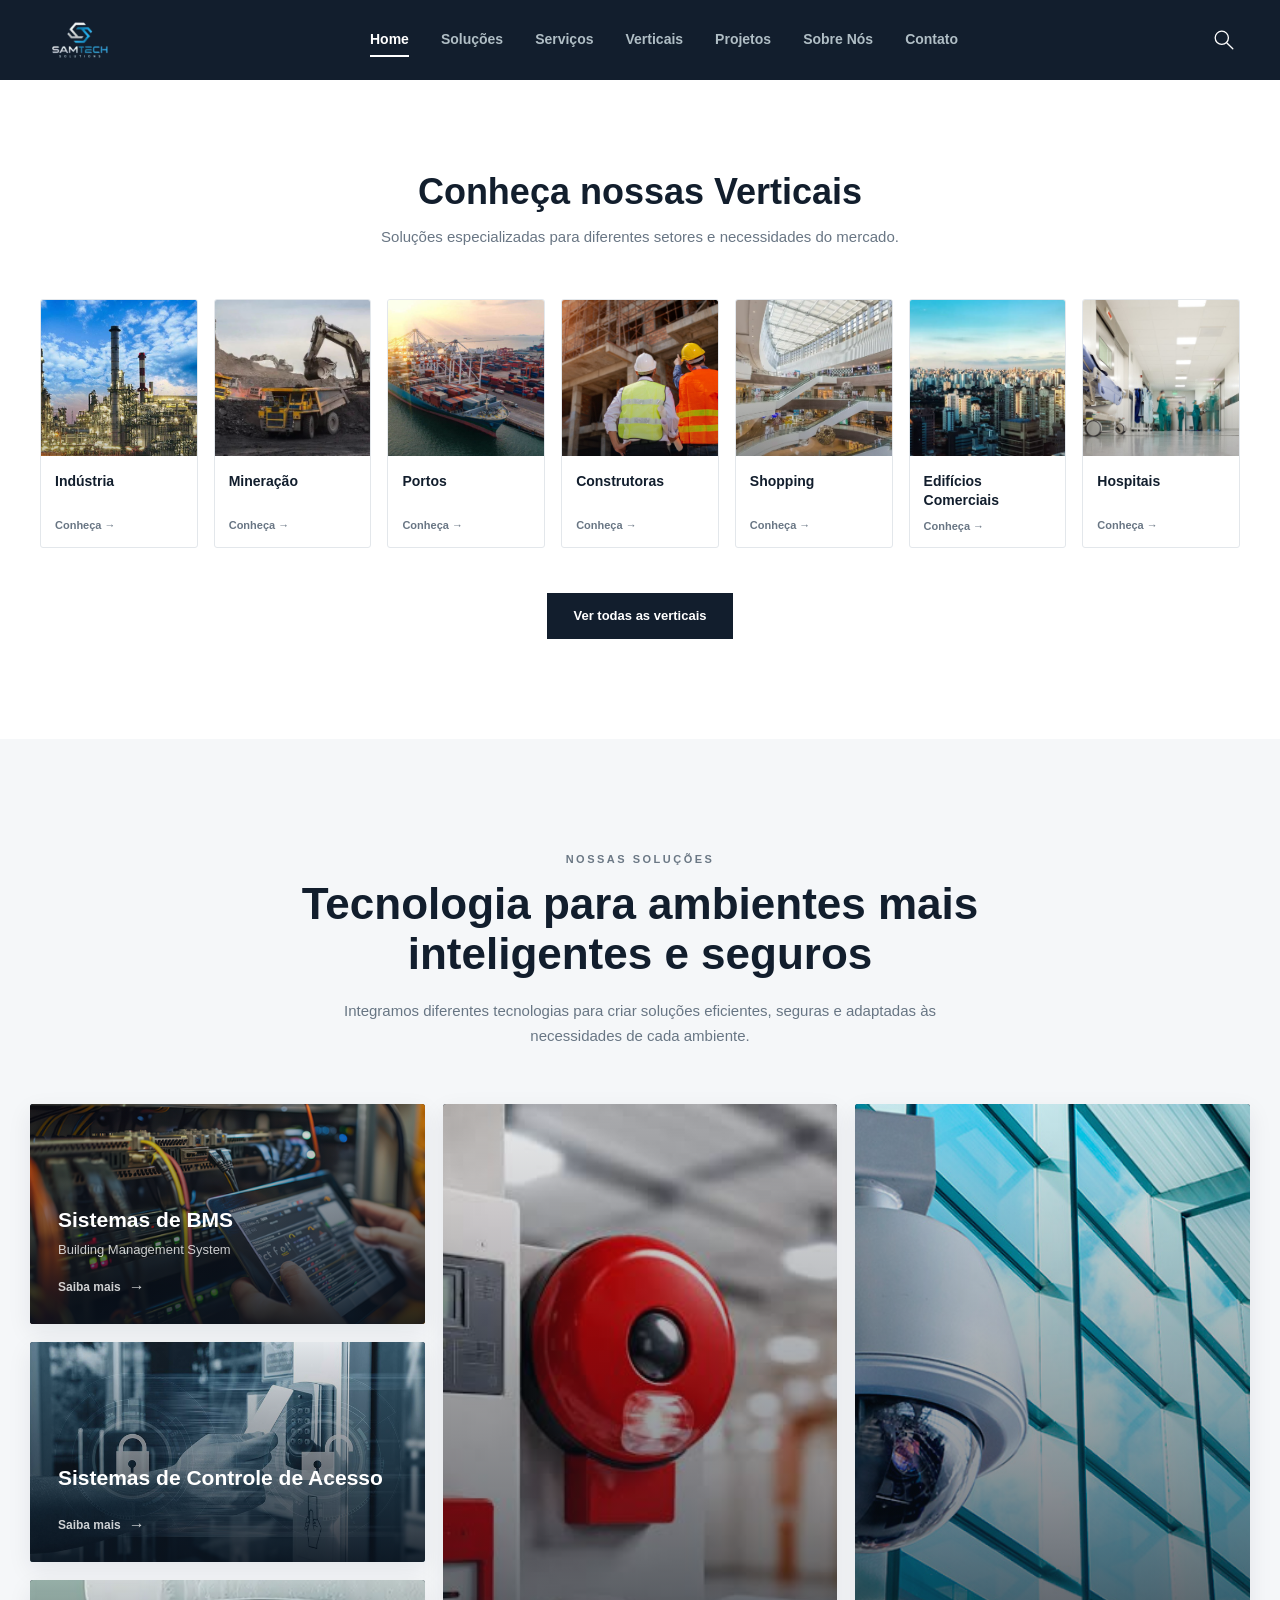
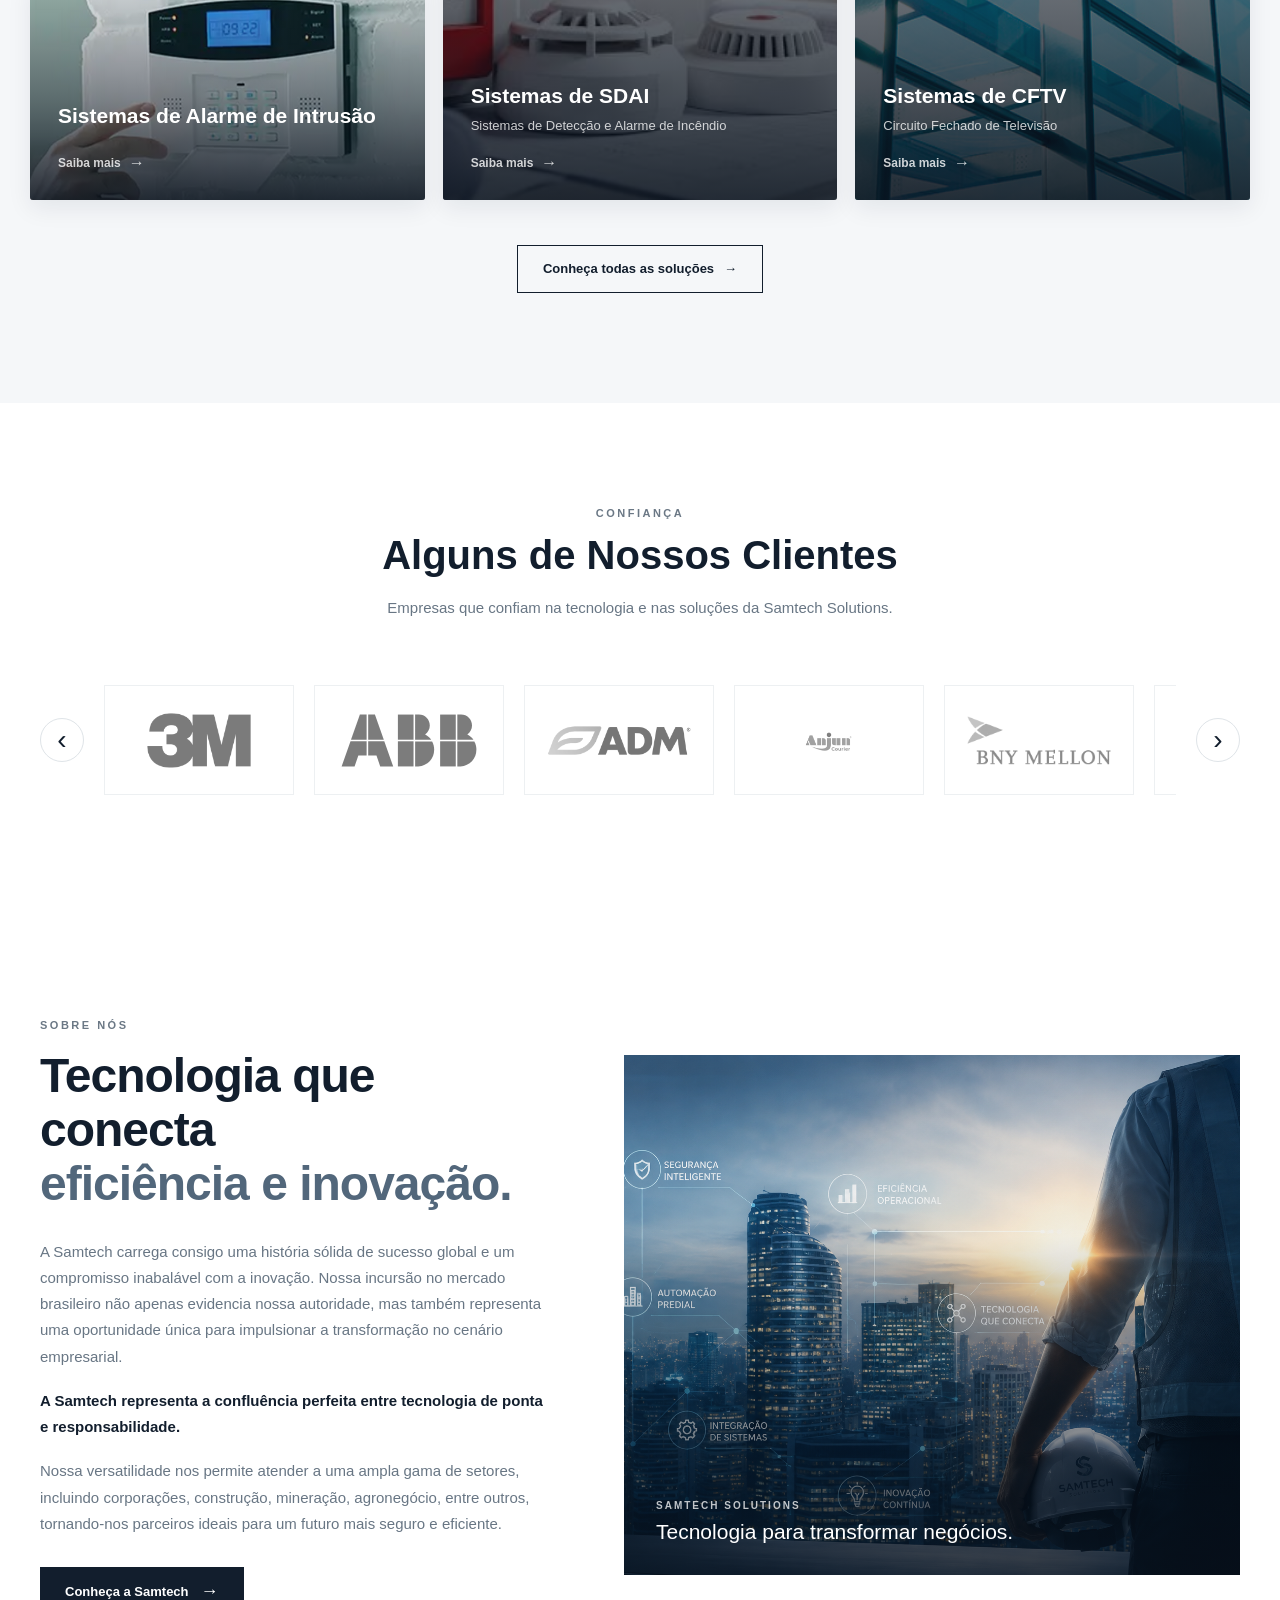
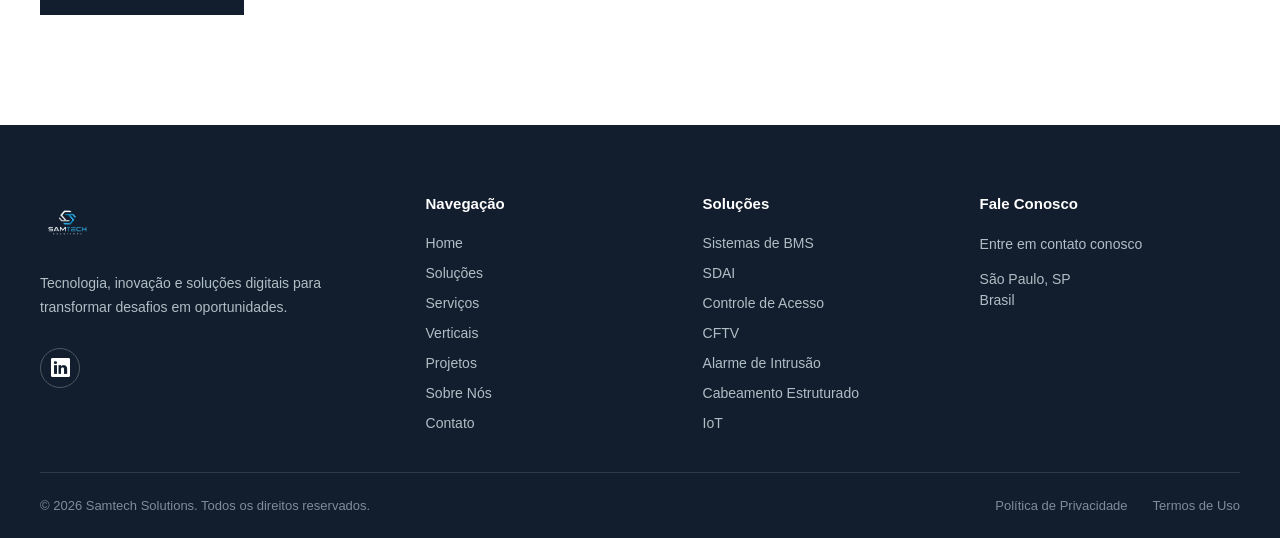
==== commit ac5fe9bf: "Merge pull request #51 from gabrielvarela707-hub/bielzin Atualiza o estilo do footer e adiciona link" ====
--- a/index.html
+++ b/index.html
@@ -8,6 +8,7 @@
     <link rel="stylesheet" href="css/header.css">
     <link rel="stylesheet" href="css/home.css">
     <link rel="stylesheet" href="css/footer.css">
+    <link rel="stylesheet" href="https://cdn.jsdelivr.net/npm/bootstrap-icons@1.11.3/font/bootstrap-icons.min.css">
 
 
     <title>Samtech Solutions</title>
@@ -886,9 +887,11 @@
 
             <div class="footer-social">
 
-                <a href="#" aria-label="LinkedIn" title="LinkedIn">
-                    in
+                <a href="https://www.linkedin.com/company/samtechsolutionsbr/" target="_blank" rel="noopener noreferrer"
+                    aria-label="LinkedIn da Samtech Solutions" class="linkedin-link">
+                    <i class="bi bi-linkedin"></i>
                 </a>
+
             </div>
 
         </div>
@@ -1072,11 +1075,11 @@
 
         <div class="footer-legal">
 
-            <a href="#">
+            <a href="paginas/politica-privacidade.html">
                 Política de Privacidade
             </a>
 
-            <a href="#">
+            <a href="paginas/termos-uso.html">
                 Termos de Uso
             </a>
 
--- a/css/footer.css
+++ b/css/footer.css
@@ -142,7 +142,6 @@
     color: #ffffff;
 }
 
-
 /* =========================================================
    REDES SOCIAIS
    ========================================================= */
@@ -150,45 +149,51 @@
 .footer-social {
     display: flex;
     align-items: center;
-
-    gap: 12px;
-
-    margin-top: 24px;
-}
-
-
-.footer-social a {
-    width: 38px;
-    height: 38px;
+    margin-top: 28px;
+}
+
+
+/* =========================================================
+   LINKEDIN
+   ========================================================= */
+
+.linkedin-link {
+    width: 40px;
+    height: 40px;
 
     display: flex;
     align-items: center;
     justify-content: center;
 
-    border: 1px solid #3a4858;
+    color: #ffffff;
+
+    border: 1px solid rgba(255, 255, 255, 0.25);
     border-radius: 50%;
 
-    color: #b0bec5;
-
     text-decoration: none;
 
-    font-size: 14px;
-    font-weight: 600;
-
-    transition:
-        color 0.3s ease,
+    transition: 
         background-color 0.3s ease,
         border-color 0.3s ease,
         transform 0.3s ease;
 }
 
 
-.footer-social a:hover {
-    color: #ffffff;
-
-    background-color: #1e2d40;
-
-    border-color: #ffffff;
+/* Ícone oficial */
+
+.linkedin-link i {
+    font-size: 19px;
+    line-height: 1;
+}
+
+
+/* Hover */
+
+.linkedin-link:hover {
+    background-color: #0077b5;
+    border-color: #0077b5;
+
+    color: #ffffff;
 
     transform: translateY(-2px);
 }
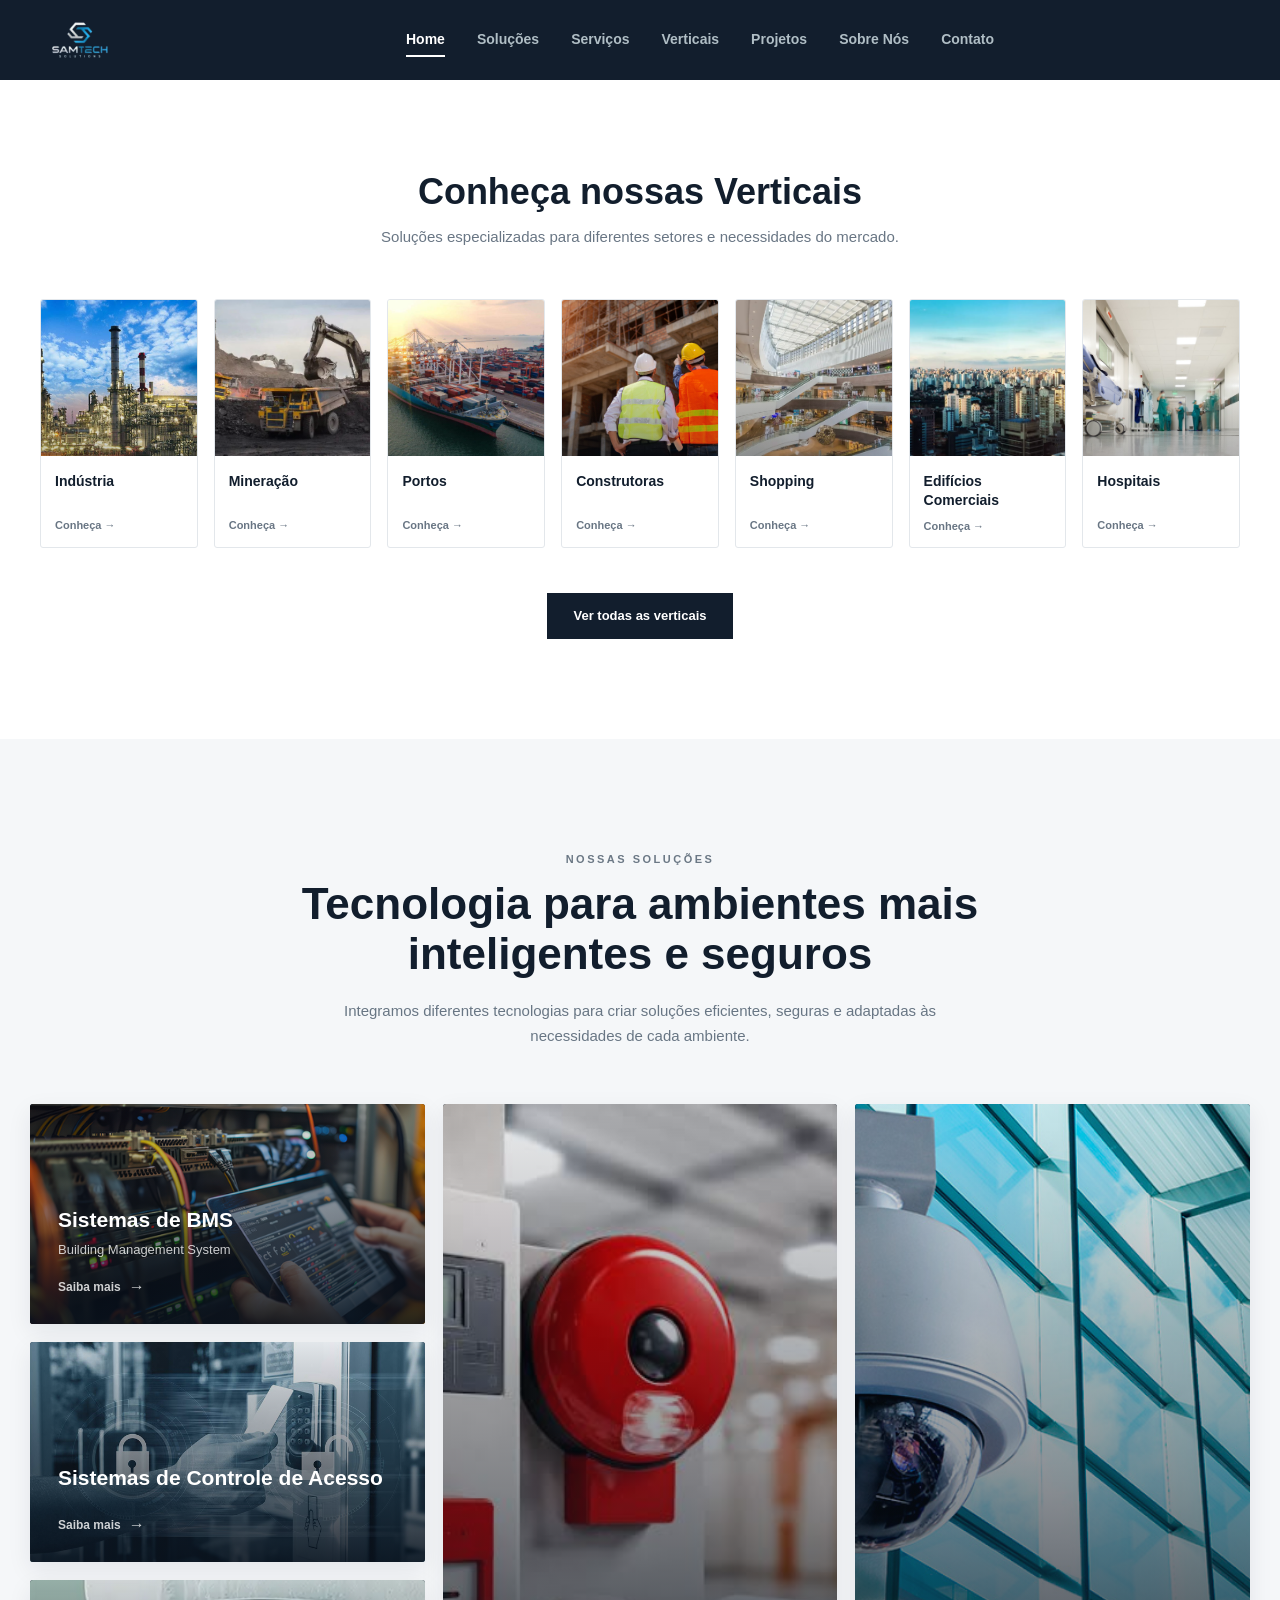
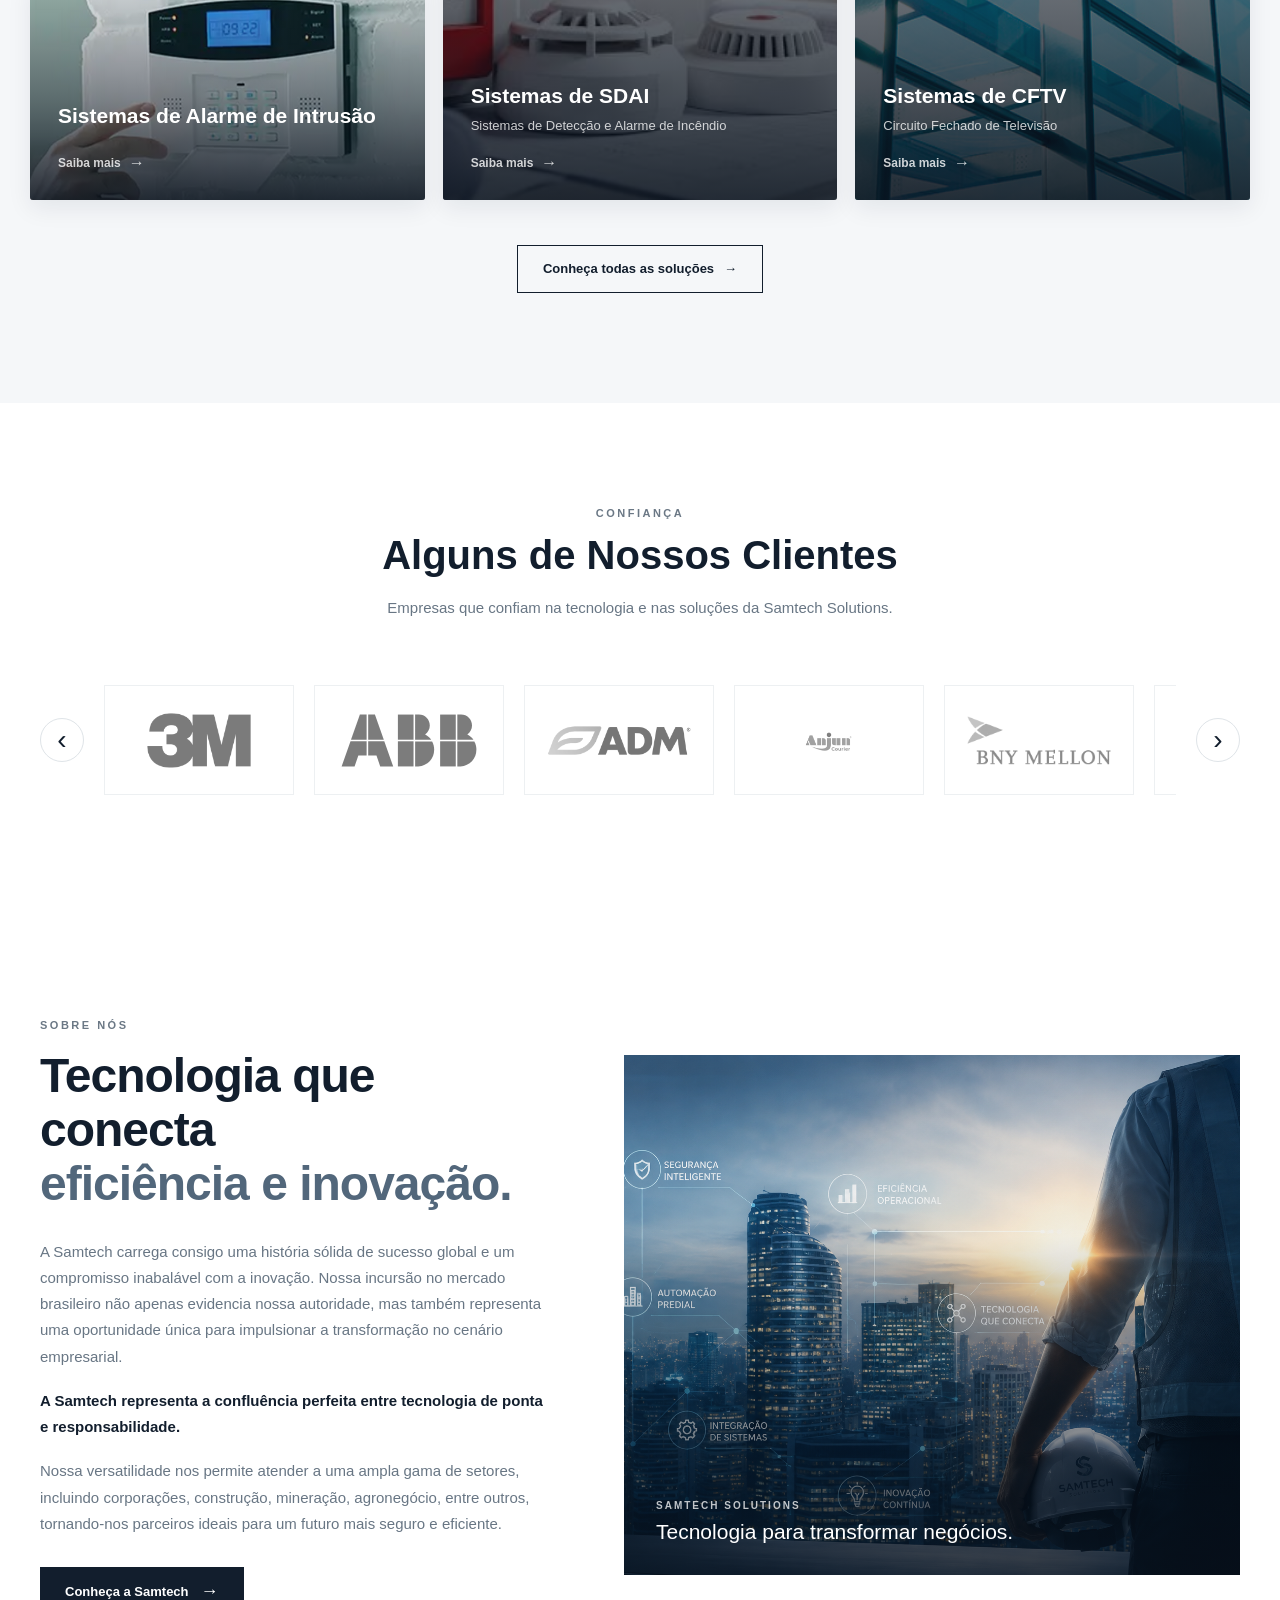
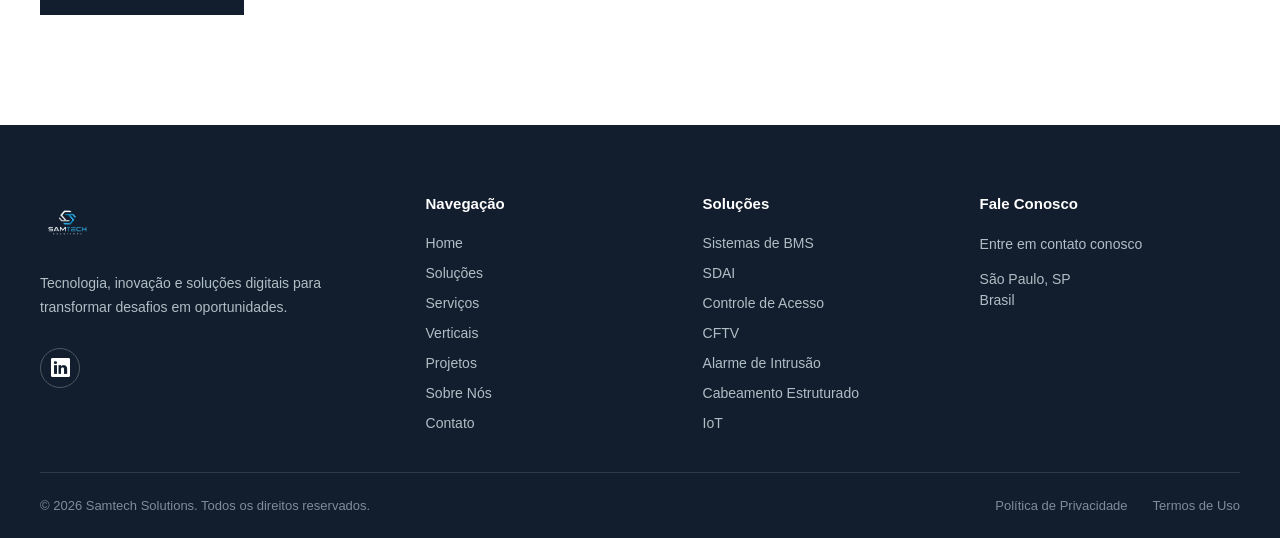
==== commit 5272822f: "Merge pull request #54 from gabrielvarela707-hub/bielzin - Atualiza links de navegação no rodapé das" ====
--- a/index.html
+++ b/index.html
@@ -77,23 +77,6 @@
                 </ul>
 
             </nav>
-
-
-            <!-- BUSCA -->
-            <div class="nav-right-side">
-
-                <a class="nav-search" href="buscar.html" aria-label="Pesquisar">
-
-                    <svg viewBox="0 0 30 30" xmlns="http://www.w3.org/2000/svg" aria-hidden="true">
-                        <circle cx="12" cy="12" r="9"></circle>
-
-                        <line x1="19" y1="19" x2="27" y2="27"></line>
-
-                    </svg>
-
-                </a>
-
-            </div>
 
         </div>
 
